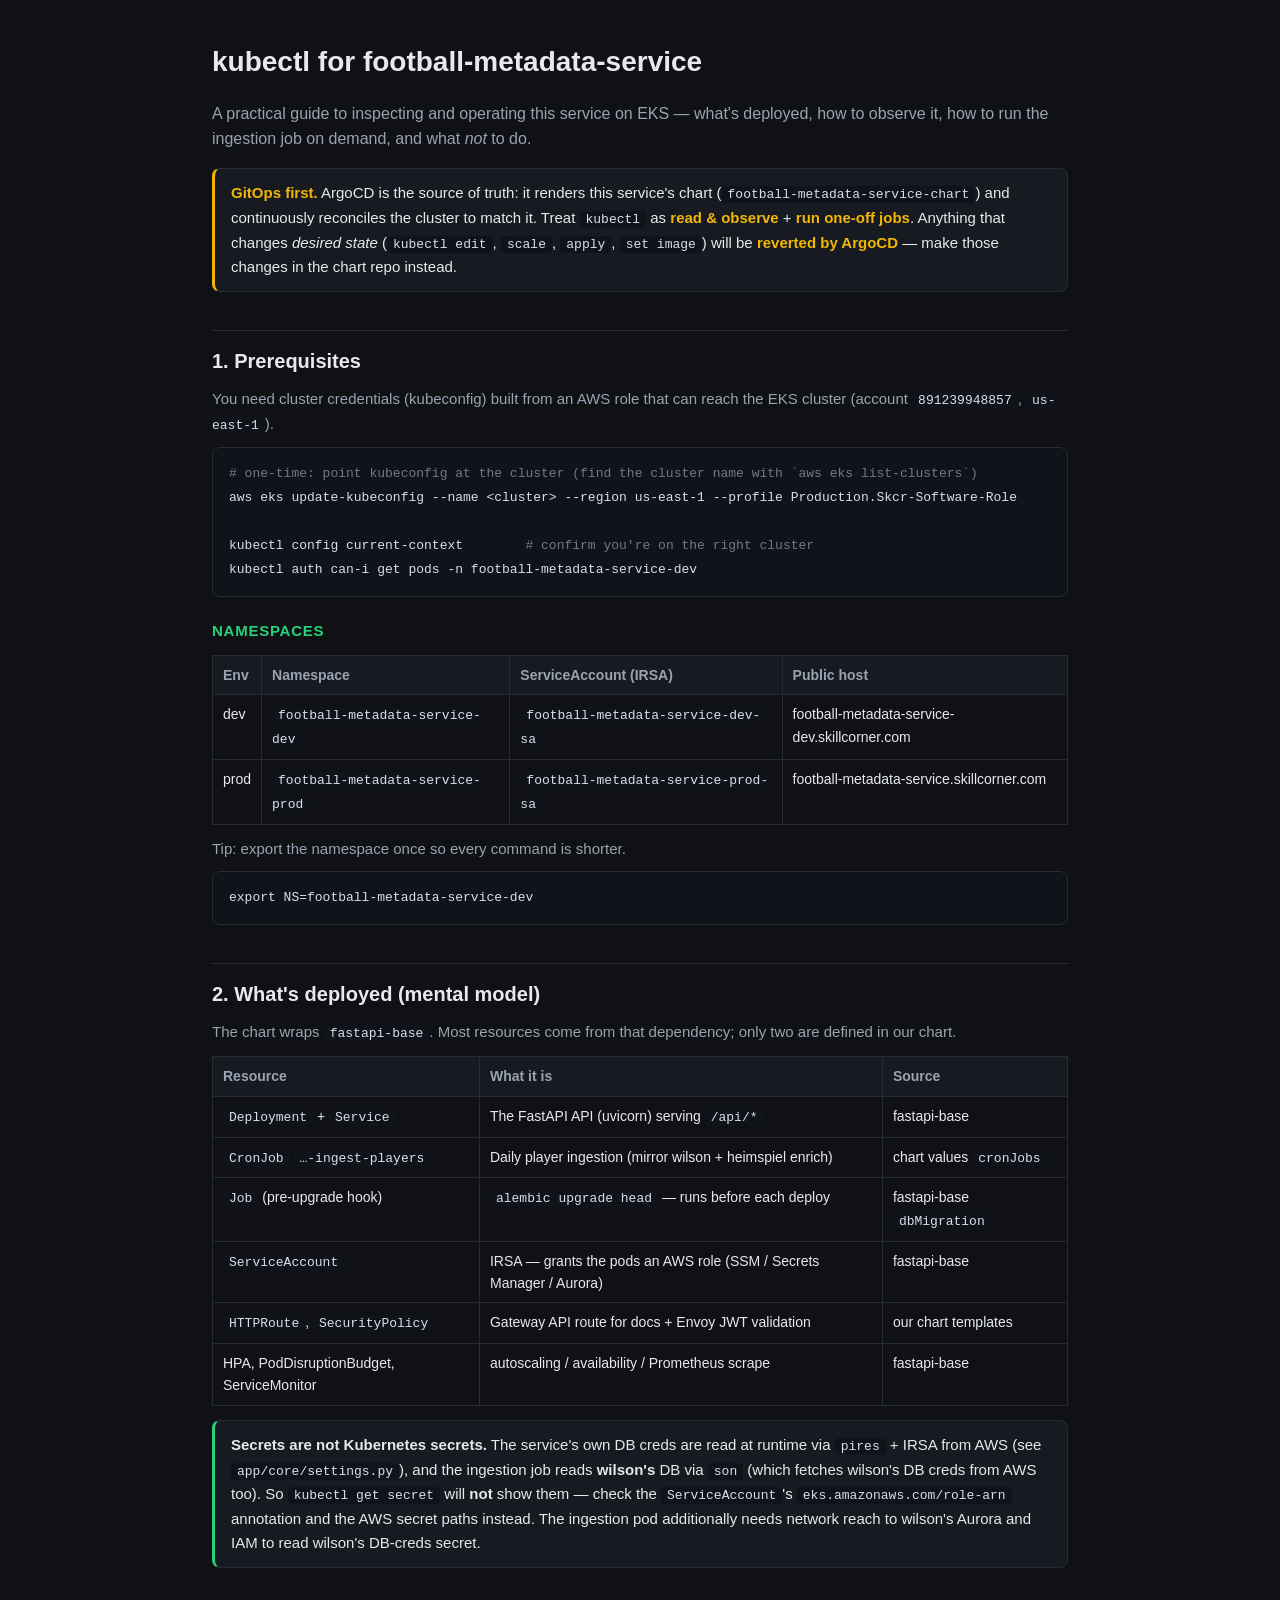
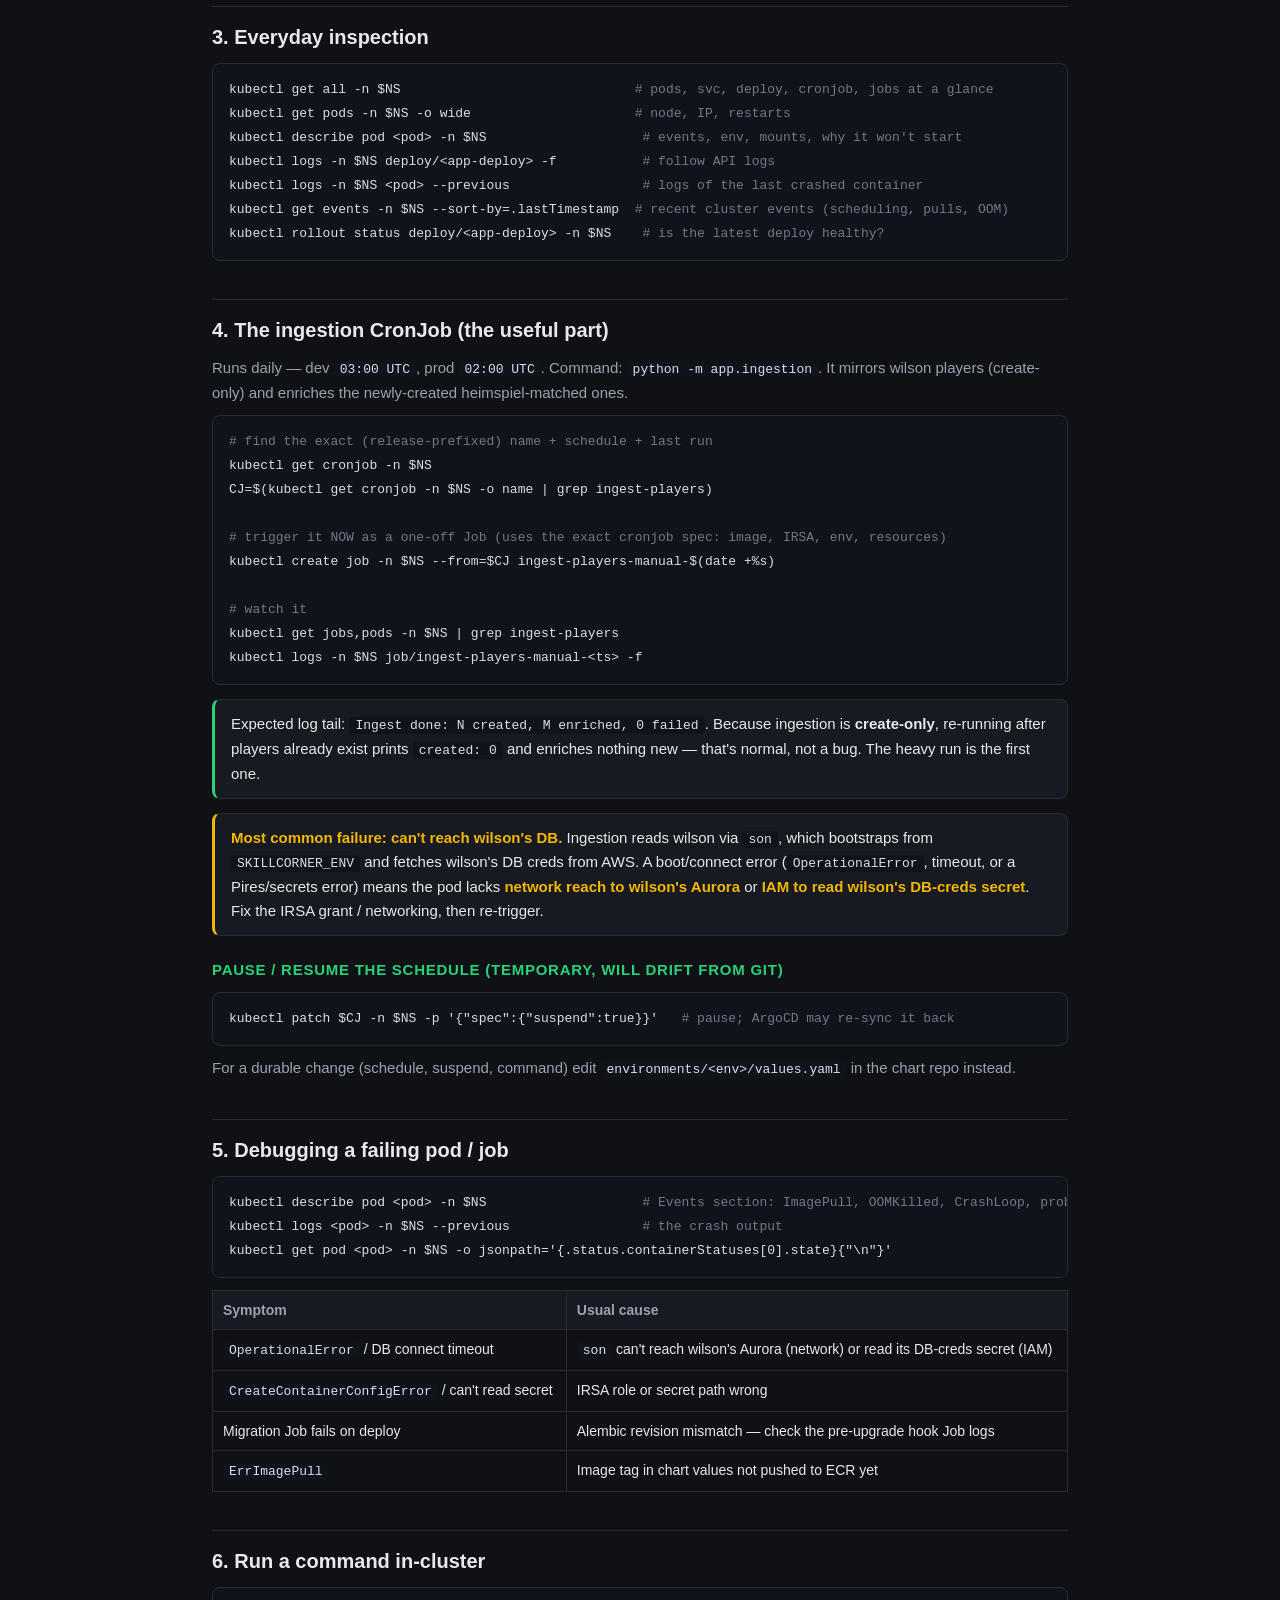
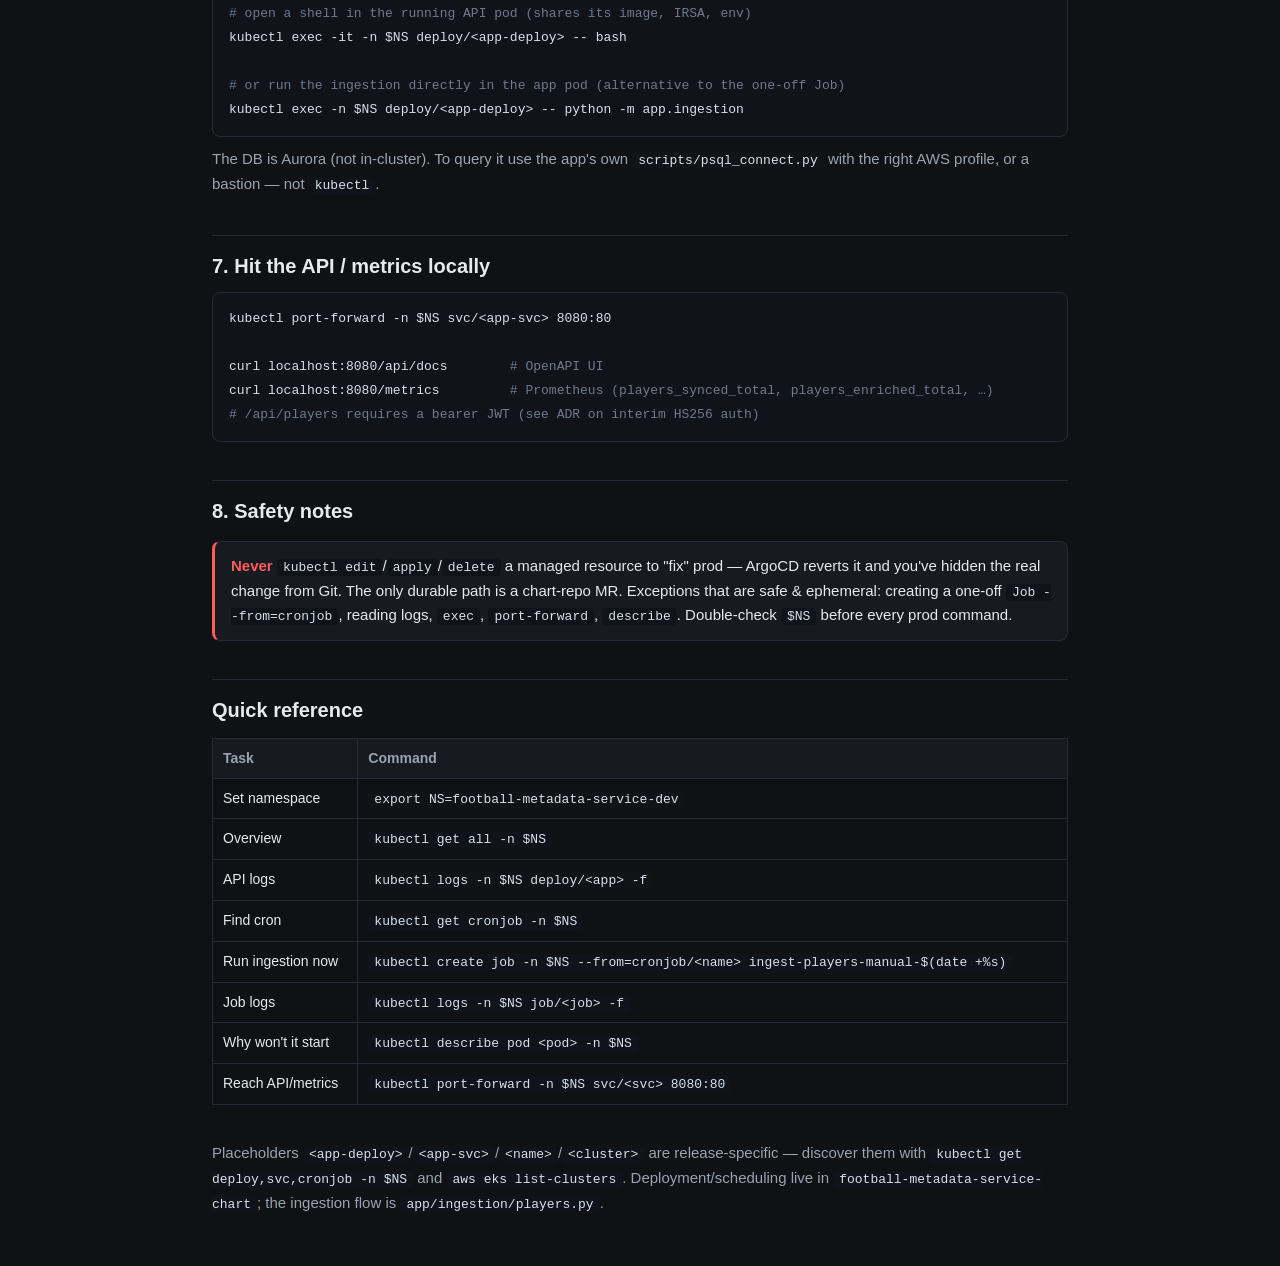
==== docs/football-metadata-service-kubectl.html @ b48117c6 "Migrate two existing notes into the flat memory lake Rescue durable knowledge that lived as untracke" ====
<!doctype html>
<html lang="en">
<head>
<meta charset="utf-8">
<meta name="viewport" content="width=device-width, initial-scale=1">
<title>kubectl guide — football-metadata-service</title>
<style>
  :root {
    --bg: #0f1115; --panel: #171a21; --ink: #e7e9ee; --muted: #9aa3b2;
    --line: #262b36; --accent: #29d17c; --warn: #f2b705; --danger: #ff5c5c; --code: #10131a;
  }
  * { box-sizing: border-box; }
  body { margin: 0; background: var(--bg); color: var(--ink);
    font: 15px/1.6 -apple-system, BlinkMacSystemFont, "Segoe UI", Roboto, Helvetica, Arial, sans-serif; }
  .wrap { max-width: 900px; margin: 0 auto; padding: 40px 22px 80px; }
  h1 { font-size: 28px; margin: 0 0 6px; }
  h2 { font-size: 20px; margin: 38px 0 10px; padding-top: 14px; border-top: 1px solid var(--line); }
  h3 { font-size: 15px; margin: 22px 0 6px; color: var(--accent); text-transform: uppercase; letter-spacing: .05em; }
  p, li { color: var(--ink); }
  .sub { color: var(--muted); margin: 0 0 8px; }
  code { background: var(--code); padding: 1px 6px; border-radius: 4px; font-family: "SF Mono", ui-monospace, Menlo, Consolas, monospace; font-size: 13px; color: #d7e0ea; }
  pre { background: var(--code); border: 1px solid var(--line); border-radius: 8px; padding: 14px 16px; overflow-x: auto; margin: 10px 0; }
  pre code { background: none; padding: 0; font-size: 13px; line-height: 1.55; }
  .cmt { color: #6f7a8a; }
  a { color: var(--accent); }
  table { border-collapse: collapse; width: 100%; margin: 12px 0; font-size: 14px; }
  th, td { border: 1px solid var(--line); padding: 8px 10px; text-align: left; vertical-align: top; }
  th { background: var(--panel); color: var(--muted); font-weight: 600; }
  .note, .warn, .danger { border-radius: 8px; padding: 12px 16px; margin: 14px 0; border: 1px solid var(--line); background: var(--panel); }
  .note { border-left: 3px solid var(--accent); }
  .warn { border-left: 3px solid var(--warn); }
  .danger { border-left: 3px solid var(--danger); }
  .warn b, .warn strong { color: var(--warn); }
  .danger b, .danger strong { color: var(--danger); }
  kbd { background: #222732; border: 1px solid var(--line); border-radius: 4px; padding: 0 5px; font-size: 12px; }
  .lead { color: var(--muted); font-size: 16px; }
  ul { padding-left: 20px; }
</style>
</head>
<body>
<div class="wrap">

<h1>kubectl for football-metadata-service</h1>
<p class="lead">A practical guide to inspecting and operating this service on EKS — what's deployed, how to observe it, how to run the ingestion job on demand, and what <em>not</em> to do.</p>

<div class="warn">
<b>GitOps first.</b> ArgoCD is the source of truth: it renders this service's chart
(<code>football-metadata-service-chart</code>) and continuously reconciles the cluster to match it.
Treat <code>kubectl</code> as <b>read &amp; observe</b> + <b>run one-off jobs</b>. Anything that changes
<i>desired state</i> (<code>kubectl edit</code>, <code>scale</code>, <code>apply</code>, <code>set image</code>)
will be <b>reverted by ArgoCD</b> — make those changes in the chart repo instead.
</div>

<h2>1. Prerequisites</h2>
<p class="sub">You need cluster credentials (kubeconfig) built from an AWS role that can reach the EKS cluster (account <code>891239948857</code>, <code>us-east-1</code>).</p>
<pre><code><span class="cmt"># one-time: point kubeconfig at the cluster (find the cluster name with `aws eks list-clusters`)</span>
aws eks update-kubeconfig --name &lt;cluster&gt; --region us-east-1 --profile Production.Skcr-Software-Role

kubectl config current-context        <span class="cmt"># confirm you're on the right cluster</span>
kubectl auth can-i get pods -n football-metadata-service-dev</code></pre>

<h3>Namespaces</h3>
<table>
<tr><th>Env</th><th>Namespace</th><th>ServiceAccount (IRSA)</th><th>Public host</th></tr>
<tr><td>dev</td><td><code>football-metadata-service-dev</code></td><td><code>football-metadata-service-dev-sa</code></td><td>football-metadata-service-dev.skillcorner.com</td></tr>
<tr><td>prod</td><td><code>football-metadata-service-prod</code></td><td><code>football-metadata-service-prod-sa</code></td><td>football-metadata-service.skillcorner.com</td></tr>
</table>
<p class="sub">Tip: export the namespace once so every command is shorter.</p>
<pre><code>export NS=football-metadata-service-dev</code></pre>

<h2>2. What's deployed (mental model)</h2>
<p class="sub">The chart wraps <code>fastapi-base</code>. Most resources come from that dependency; only two are defined in our chart.</p>
<table>
<tr><th>Resource</th><th>What it is</th><th>Source</th></tr>
<tr><td><code>Deployment</code> + <code>Service</code></td><td>The FastAPI API (uvicorn) serving <code>/api/*</code></td><td>fastapi-base</td></tr>
<tr><td><code>CronJob</code> <code>…-ingest-players</code></td><td>Daily player ingestion (mirror wilson + heimspiel enrich)</td><td>chart values <code>cronJobs</code></td></tr>
<tr><td><code>Job</code> (pre-upgrade hook)</td><td><code>alembic upgrade head</code> — runs before each deploy</td><td>fastapi-base <code>dbMigration</code></td></tr>
<tr><td><code>ServiceAccount</code></td><td>IRSA — grants the pods an AWS role (SSM / Secrets Manager / Aurora)</td><td>fastapi-base</td></tr>
<tr><td><code>HTTPRoute</code>, <code>SecurityPolicy</code></td><td>Gateway API route for docs + Envoy JWT validation</td><td>our chart templates</td></tr>
<tr><td>HPA, PodDisruptionBudget, ServiceMonitor</td><td>autoscaling / availability / Prometheus scrape</td><td>fastapi-base</td></tr>
</table>
<div class="note">
<b>Secrets are not Kubernetes secrets.</b> The service's own DB creds are read at runtime via
<code>pires</code> + IRSA from AWS (see <code>app/core/settings.py</code>), and the ingestion job reads
<b>wilson's</b> DB via <code>son</code> (which fetches wilson's DB creds from AWS too). So
<code>kubectl get secret</code> will <b>not</b> show them — check the <code>ServiceAccount</code>'s
<code>eks.amazonaws.com/role-arn</code> annotation and the AWS secret paths instead. The ingestion
pod additionally needs network reach to wilson's Aurora and IAM to read wilson's DB-creds secret.
</div>

<h2>3. Everyday inspection</h2>
<pre><code>kubectl get all -n $NS                              <span class="cmt"># pods, svc, deploy, cronjob, jobs at a glance</span>
kubectl get pods -n $NS -o wide                     <span class="cmt"># node, IP, restarts</span>
kubectl describe pod &lt;pod&gt; -n $NS                    <span class="cmt"># events, env, mounts, why it won't start</span>
kubectl logs -n $NS deploy/&lt;app-deploy&gt; -f           <span class="cmt"># follow API logs</span>
kubectl logs -n $NS &lt;pod&gt; --previous                 <span class="cmt"># logs of the last crashed container</span>
kubectl get events -n $NS --sort-by=.lastTimestamp  <span class="cmt"># recent cluster events (scheduling, pulls, OOM)</span>
kubectl rollout status deploy/&lt;app-deploy&gt; -n $NS    <span class="cmt"># is the latest deploy healthy?</span></code></pre>

<h2>4. The ingestion CronJob (the useful part)</h2>
<p class="sub">Runs daily — dev <code>03:00 UTC</code>, prod <code>02:00 UTC</code>. Command: <code>python -m app.ingestion</code>. It mirrors wilson players (create-only) and enriches the newly-created heimspiel-matched ones.</p>
<pre><code><span class="cmt"># find the exact (release-prefixed) name + schedule + last run</span>
kubectl get cronjob -n $NS
CJ=$(kubectl get cronjob -n $NS -o name | grep ingest-players)

<span class="cmt"># trigger it NOW as a one-off Job (uses the exact cronjob spec: image, IRSA, env, resources)</span>
kubectl create job -n $NS --from=$CJ ingest-players-manual-$(date +%s)

<span class="cmt"># watch it</span>
kubectl get jobs,pods -n $NS | grep ingest-players
kubectl logs -n $NS job/ingest-players-manual-&lt;ts&gt; -f</code></pre>
<div class="note">
Expected log tail: <code>Ingest done: N created, M enriched, 0 failed</code>. Because ingestion is
<b>create-only</b>, re-running after players already exist prints <code>created: 0</code> and enriches nothing
new — that's normal, not a bug. The heavy run is the first one.
</div>
<div class="warn">
<b>Most common failure: can't reach wilson's DB.</b> Ingestion reads wilson via <code>son</code>, which
bootstraps from <code>SKILLCORNER_ENV</code> and fetches wilson's DB creds from AWS. A boot/connect error
(<code>OperationalError</code>, timeout, or a Pires/secrets error) means the pod lacks <b>network reach to
wilson's Aurora</b> or <b>IAM to read wilson's DB-creds secret</b>. Fix the IRSA grant / networking, then re-trigger.
</div>

<h3>Pause / resume the schedule (temporary, will drift from Git)</h3>
<pre><code>kubectl patch $CJ -n $NS -p '{"spec":{"suspend":true}}'   <span class="cmt"># pause; ArgoCD may re-sync it back</span></code></pre>
<p class="sub">For a durable change (schedule, suspend, command) edit <code>environments/&lt;env&gt;/values.yaml</code> in the chart repo instead.</p>

<h2>5. Debugging a failing pod / job</h2>
<pre><code>kubectl describe pod &lt;pod&gt; -n $NS                    <span class="cmt"># Events section: ImagePull, OOMKilled, CrashLoop, probe fails</span>
kubectl logs &lt;pod&gt; -n $NS --previous                 <span class="cmt"># the crash output</span>
kubectl get pod &lt;pod&gt; -n $NS -o jsonpath='{.status.containerStatuses[0].state}{"\n"}'</code></pre>
<table>
<tr><th>Symptom</th><th>Usual cause</th></tr>
<tr><td><code>OperationalError</code> / DB connect timeout</td><td><code>son</code> can't reach wilson's Aurora (network) or read its DB-creds secret (IAM)</td></tr>
<tr><td><code>CreateContainerConfigError</code> / can't read secret</td><td>IRSA role or secret path wrong</td></tr>
<tr><td>Migration Job fails on deploy</td><td>Alembic revision mismatch — check the pre-upgrade hook Job logs</td></tr>
<tr><td><code>ErrImagePull</code></td><td>Image tag in chart values not pushed to ECR yet</td></tr>
</table>

<h2>6. Run a command in-cluster</h2>
<pre><code><span class="cmt"># open a shell in the running API pod (shares its image, IRSA, env)</span>
kubectl exec -it -n $NS deploy/&lt;app-deploy&gt; -- bash

<span class="cmt"># or run the ingestion directly in the app pod (alternative to the one-off Job)</span>
kubectl exec -n $NS deploy/&lt;app-deploy&gt; -- python -m app.ingestion</code></pre>
<p class="sub">The DB is Aurora (not in-cluster). To query it use the app's own <code>scripts/psql_connect.py</code> with the right AWS profile, or a bastion — not <code>kubectl</code>.</p>

<h2>7. Hit the API / metrics locally</h2>
<pre><code>kubectl port-forward -n $NS svc/&lt;app-svc&gt; 8080:80

curl localhost:8080/api/docs        <span class="cmt"># OpenAPI UI</span>
curl localhost:8080/metrics         <span class="cmt"># Prometheus (players_synced_total, players_enriched_total, …)</span>
<span class="cmt"># /api/players requires a bearer JWT (see ADR on interim HS256 auth)</span></code></pre>

<h2>8. Safety notes</h2>
<div class="danger">
<b>Never</b> <code>kubectl edit</code>/<code>apply</code>/<code>delete</code> a managed resource to "fix" prod — ArgoCD
reverts it and you've hidden the real change from Git. The only durable path is a chart-repo MR.
Exceptions that are safe &amp; ephemeral: creating a one-off <code>Job --from=cronjob</code>, reading logs,
<code>exec</code>, <code>port-forward</code>, <code>describe</code>. Double-check <code>$NS</code> before every prod command.
</div>

<h2>Quick reference</h2>
<table>
<tr><th>Task</th><th>Command</th></tr>
<tr><td>Set namespace</td><td><code>export NS=football-metadata-service-dev</code></td></tr>
<tr><td>Overview</td><td><code>kubectl get all -n $NS</code></td></tr>
<tr><td>API logs</td><td><code>kubectl logs -n $NS deploy/&lt;app&gt; -f</code></td></tr>
<tr><td>Find cron</td><td><code>kubectl get cronjob -n $NS</code></td></tr>
<tr><td>Run ingestion now</td><td><code>kubectl create job -n $NS --from=cronjob/&lt;name&gt; ingest-players-manual-$(date +%s)</code></td></tr>
<tr><td>Job logs</td><td><code>kubectl logs -n $NS job/&lt;job&gt; -f</code></td></tr>
<tr><td>Why won't it start</td><td><code>kubectl describe pod &lt;pod&gt; -n $NS</code></td></tr>
<tr><td>Reach API/metrics</td><td><code>kubectl port-forward -n $NS svc/&lt;svc&gt; 8080:80</code></td></tr>
</table>

<p class="sub" style="margin-top:36px">Placeholders <code>&lt;app-deploy&gt;</code>/<code>&lt;app-svc&gt;</code>/<code>&lt;name&gt;</code>/<code>&lt;cluster&gt;</code> are release-specific — discover them with <code>kubectl get deploy,svc,cronjob -n $NS</code> and <code>aws eks list-clusters</code>. Deployment/scheduling live in <code>football-metadata-service-chart</code>; the ingestion flow is <code>app/ingestion/players.py</code>.</p>

</div>
</body>
</html>
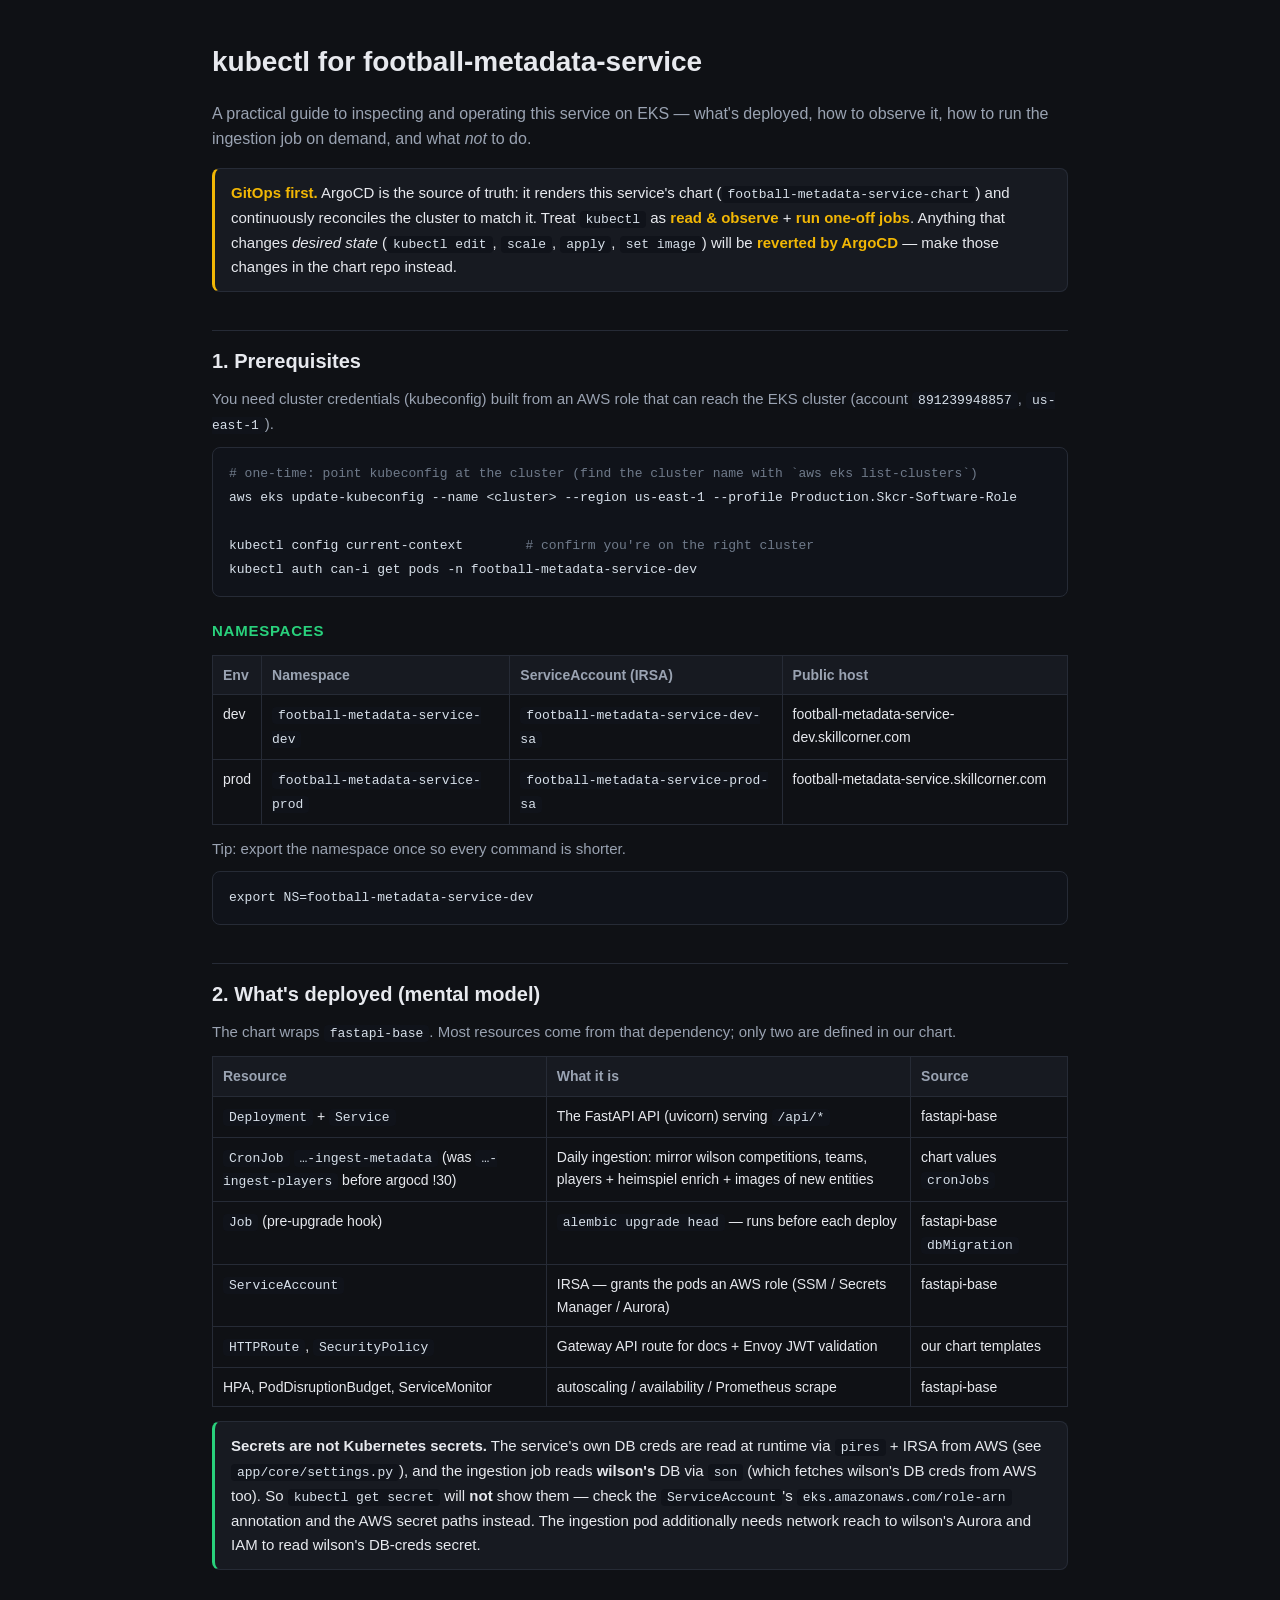
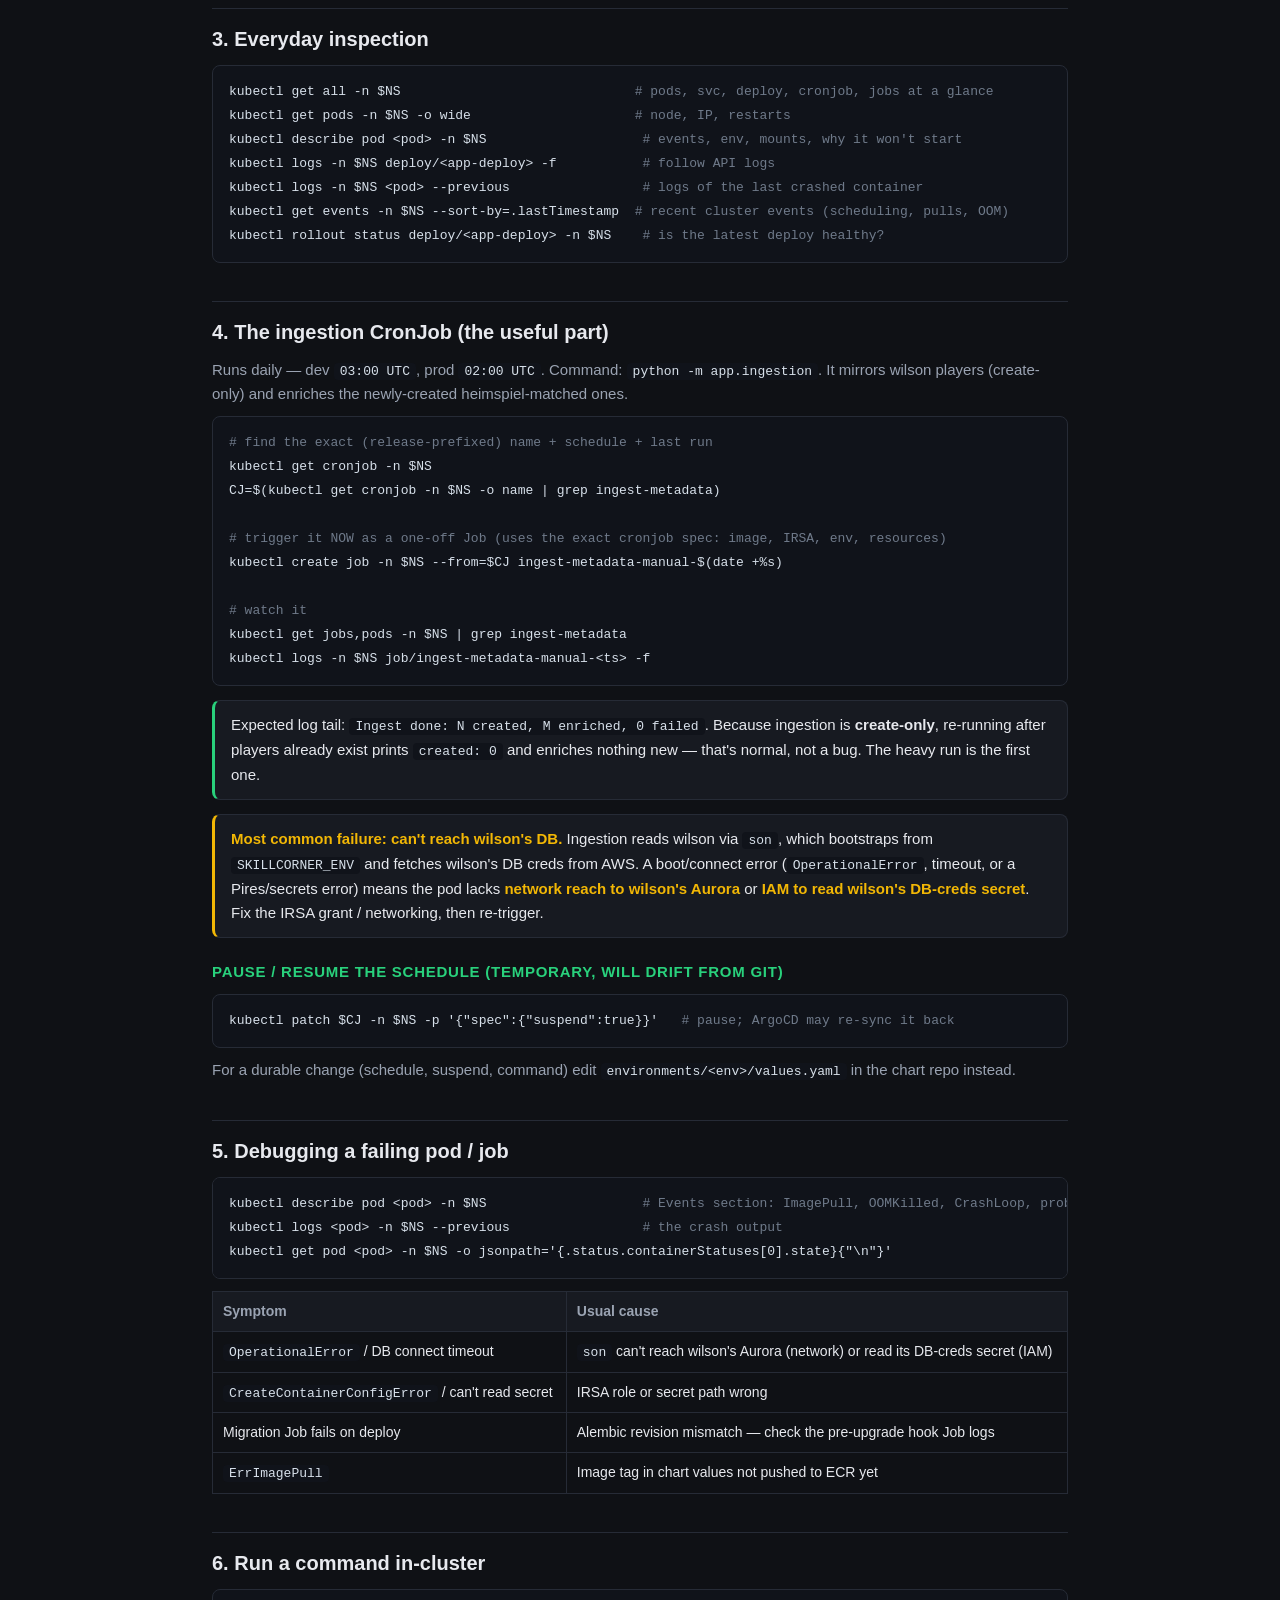
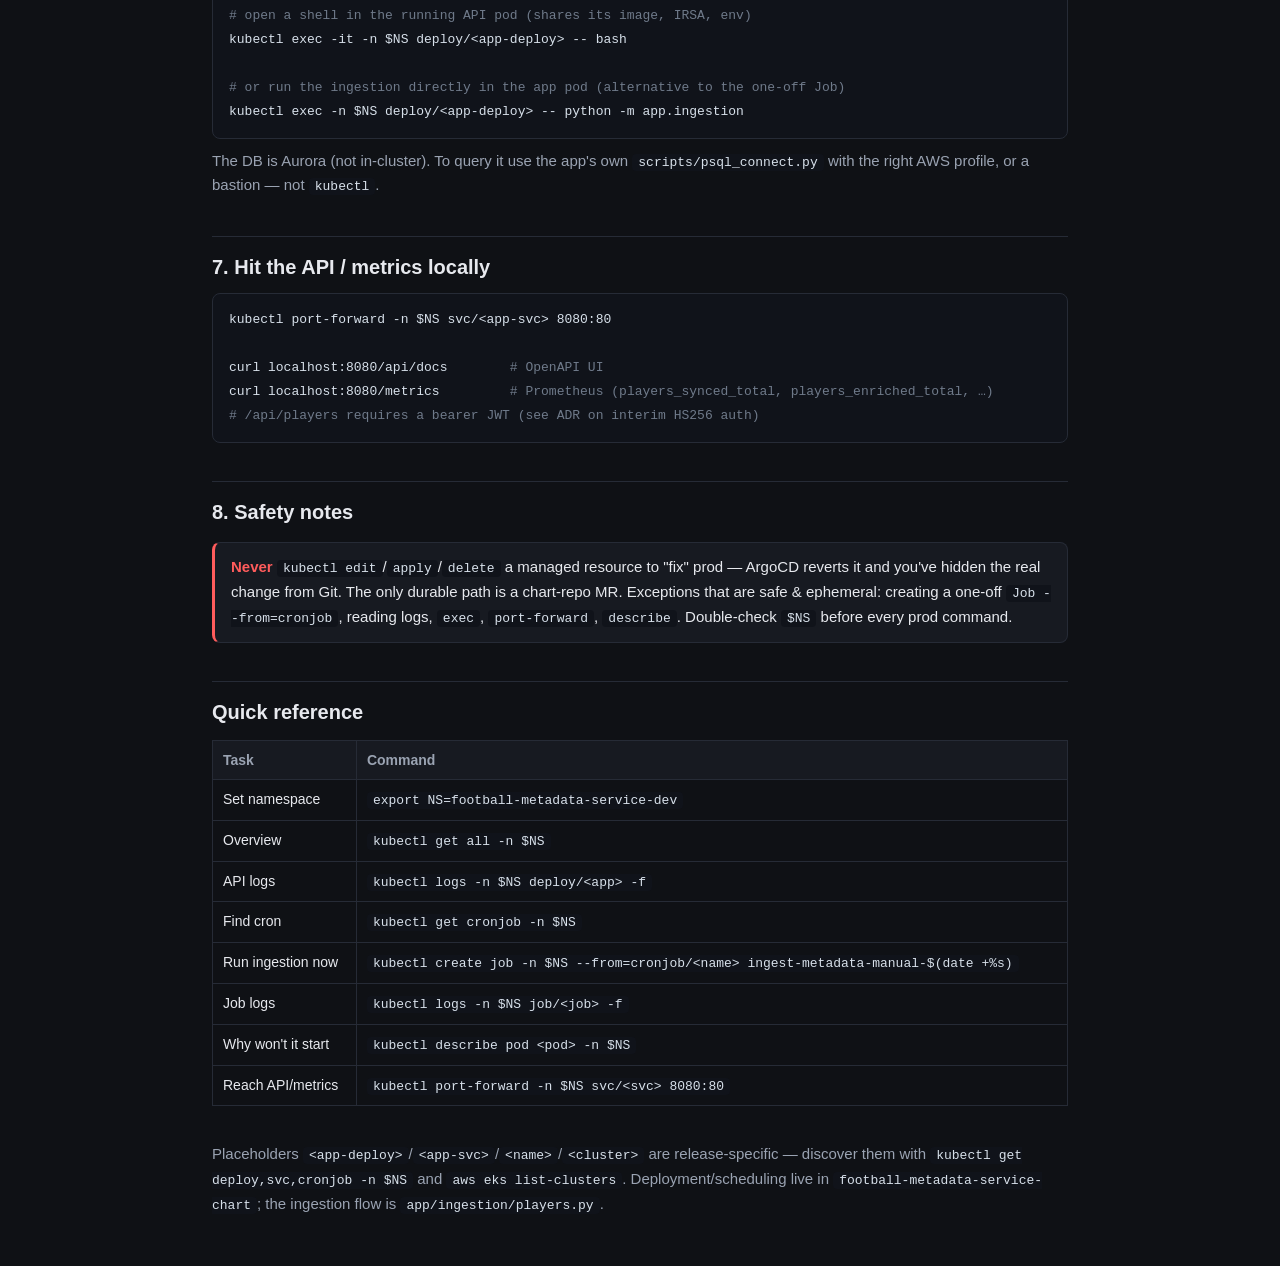
==== commit 5236d7c0: "docs: FMS image cost optimisations and ingest-metadata rename Co-Authored-By: Claude Opus 5.5 <norep" ====
--- a/docs/football-metadata-service-kubectl.html
+++ b/docs/football-metadata-service-kubectl.html
@@ -73,7 +73,7 @@
 <table>
 <tr><th>Resource</th><th>What it is</th><th>Source</th></tr>
 <tr><td><code>Deployment</code> + <code>Service</code></td><td>The FastAPI API (uvicorn) serving <code>/api/*</code></td><td>fastapi-base</td></tr>
-<tr><td><code>CronJob</code> <code>…-ingest-players</code></td><td>Daily player ingestion (mirror wilson + heimspiel enrich)</td><td>chart values <code>cronJobs</code></td></tr>
+<tr><td><code>CronJob</code> <code>…-ingest-metadata</code> (was <code>…-ingest-players</code> before argocd !30)</td><td>Daily ingestion: mirror wilson competitions, teams, players + heimspiel enrich + images of new entities</td><td>chart values <code>cronJobs</code></td></tr>
 <tr><td><code>Job</code> (pre-upgrade hook)</td><td><code>alembic upgrade head</code> — runs before each deploy</td><td>fastapi-base <code>dbMigration</code></td></tr>
 <tr><td><code>ServiceAccount</code></td><td>IRSA — grants the pods an AWS role (SSM / Secrets Manager / Aurora)</td><td>fastapi-base</td></tr>
 <tr><td><code>HTTPRoute</code>, <code>SecurityPolicy</code></td><td>Gateway API route for docs + Envoy JWT validation</td><td>our chart templates</td></tr>
@@ -101,14 +101,14 @@
 <p class="sub">Runs daily — dev <code>03:00 UTC</code>, prod <code>02:00 UTC</code>. Command: <code>python -m app.ingestion</code>. It mirrors wilson players (create-only) and enriches the newly-created heimspiel-matched ones.</p>
 <pre><code><span class="cmt"># find the exact (release-prefixed) name + schedule + last run</span>
 kubectl get cronjob -n $NS
-CJ=$(kubectl get cronjob -n $NS -o name | grep ingest-players)
+CJ=$(kubectl get cronjob -n $NS -o name | grep ingest-metadata)
 
 <span class="cmt"># trigger it NOW as a one-off Job (uses the exact cronjob spec: image, IRSA, env, resources)</span>
-kubectl create job -n $NS --from=$CJ ingest-players-manual-$(date +%s)
+kubectl create job -n $NS --from=$CJ ingest-metadata-manual-$(date +%s)
 
 <span class="cmt"># watch it</span>
-kubectl get jobs,pods -n $NS | grep ingest-players
-kubectl logs -n $NS job/ingest-players-manual-&lt;ts&gt; -f</code></pre>
+kubectl get jobs,pods -n $NS | grep ingest-metadata
+kubectl logs -n $NS job/ingest-metadata-manual-&lt;ts&gt; -f</code></pre>
 <div class="note">
 Expected log tail: <code>Ingest done: N created, M enriched, 0 failed</code>. Because ingestion is
 <b>create-only</b>, re-running after players already exist prints <code>created: 0</code> and enriches nothing
@@ -167,7 +167,7 @@
 <tr><td>Overview</td><td><code>kubectl get all -n $NS</code></td></tr>
 <tr><td>API logs</td><td><code>kubectl logs -n $NS deploy/&lt;app&gt; -f</code></td></tr>
 <tr><td>Find cron</td><td><code>kubectl get cronjob -n $NS</code></td></tr>
-<tr><td>Run ingestion now</td><td><code>kubectl create job -n $NS --from=cronjob/&lt;name&gt; ingest-players-manual-$(date +%s)</code></td></tr>
+<tr><td>Run ingestion now</td><td><code>kubectl create job -n $NS --from=cronjob/&lt;name&gt; ingest-metadata-manual-$(date +%s)</code></td></tr>
 <tr><td>Job logs</td><td><code>kubectl logs -n $NS job/&lt;job&gt; -f</code></td></tr>
 <tr><td>Why won't it start</td><td><code>kubectl describe pod &lt;pod&gt; -n $NS</code></td></tr>
 <tr><td>Reach API/metrics</td><td><code>kubectl port-forward -n $NS svc/&lt;svc&gt; 8080:80</code></td></tr>
